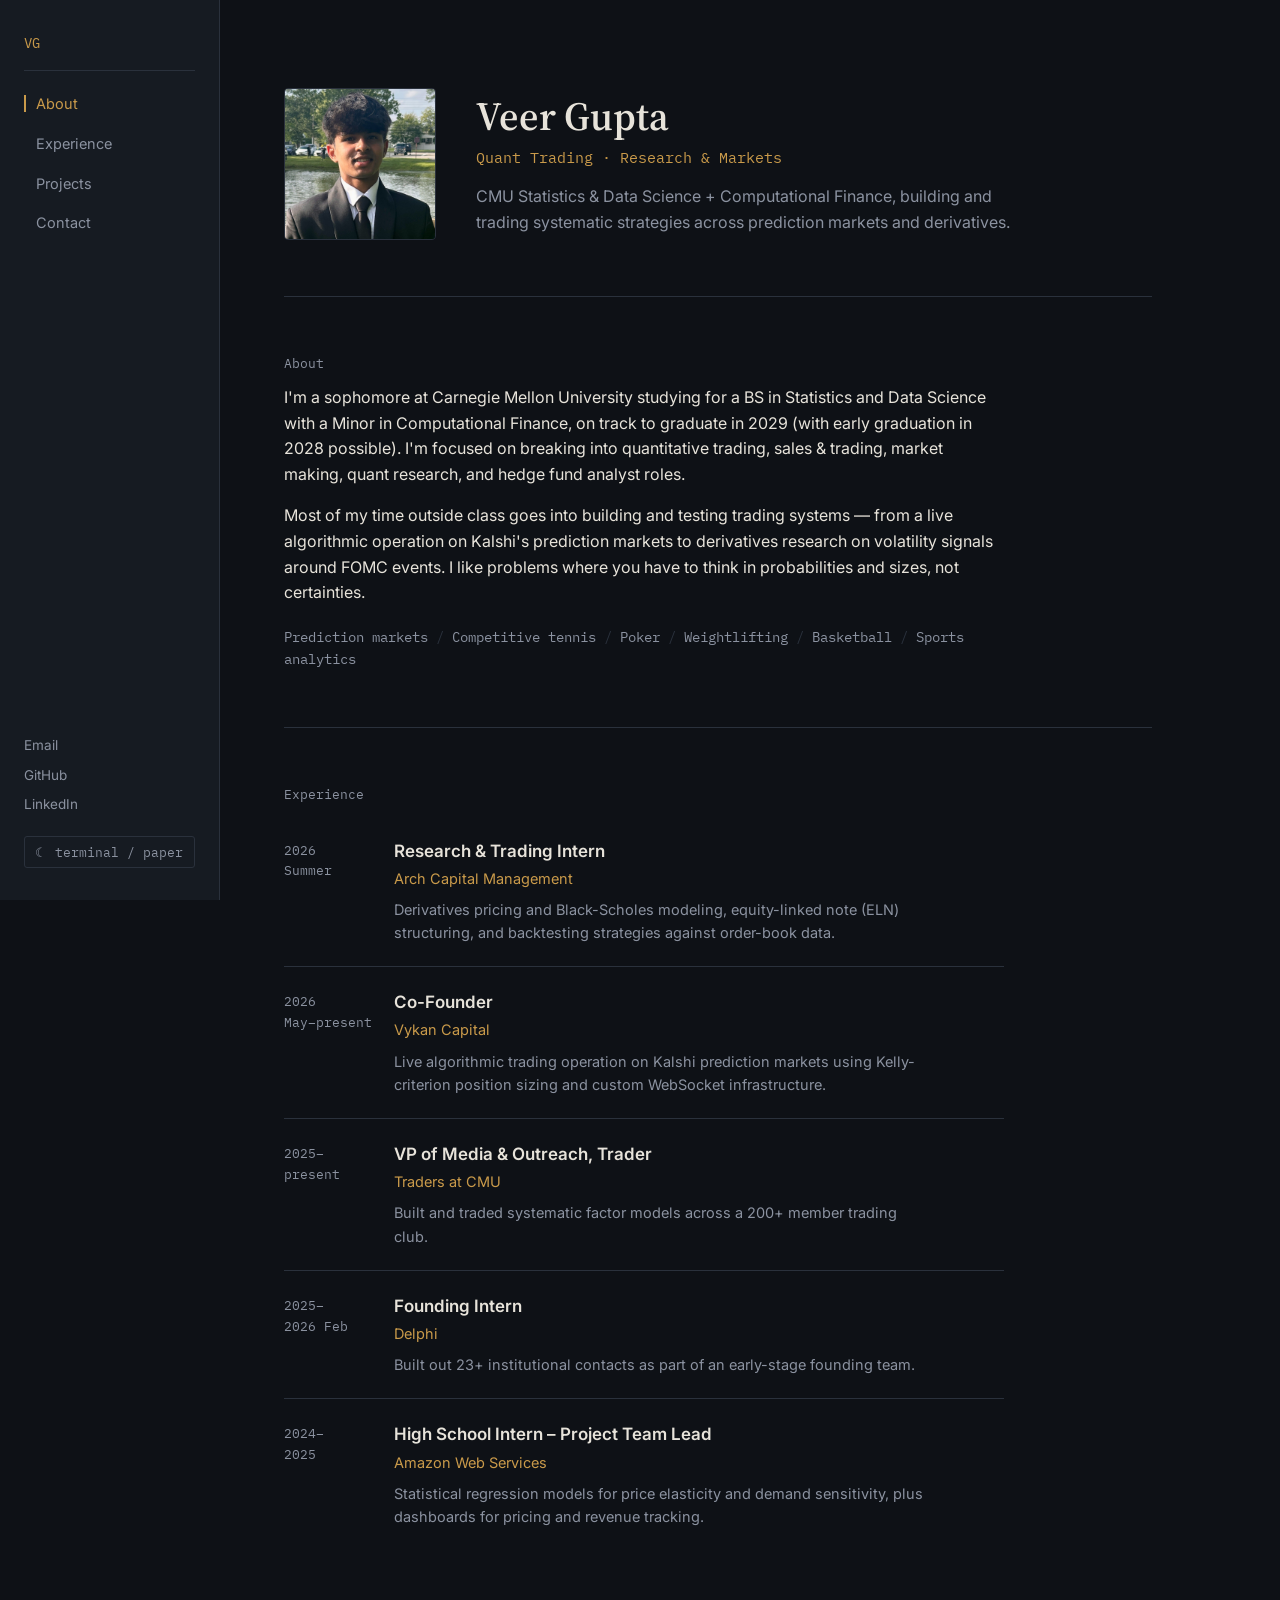
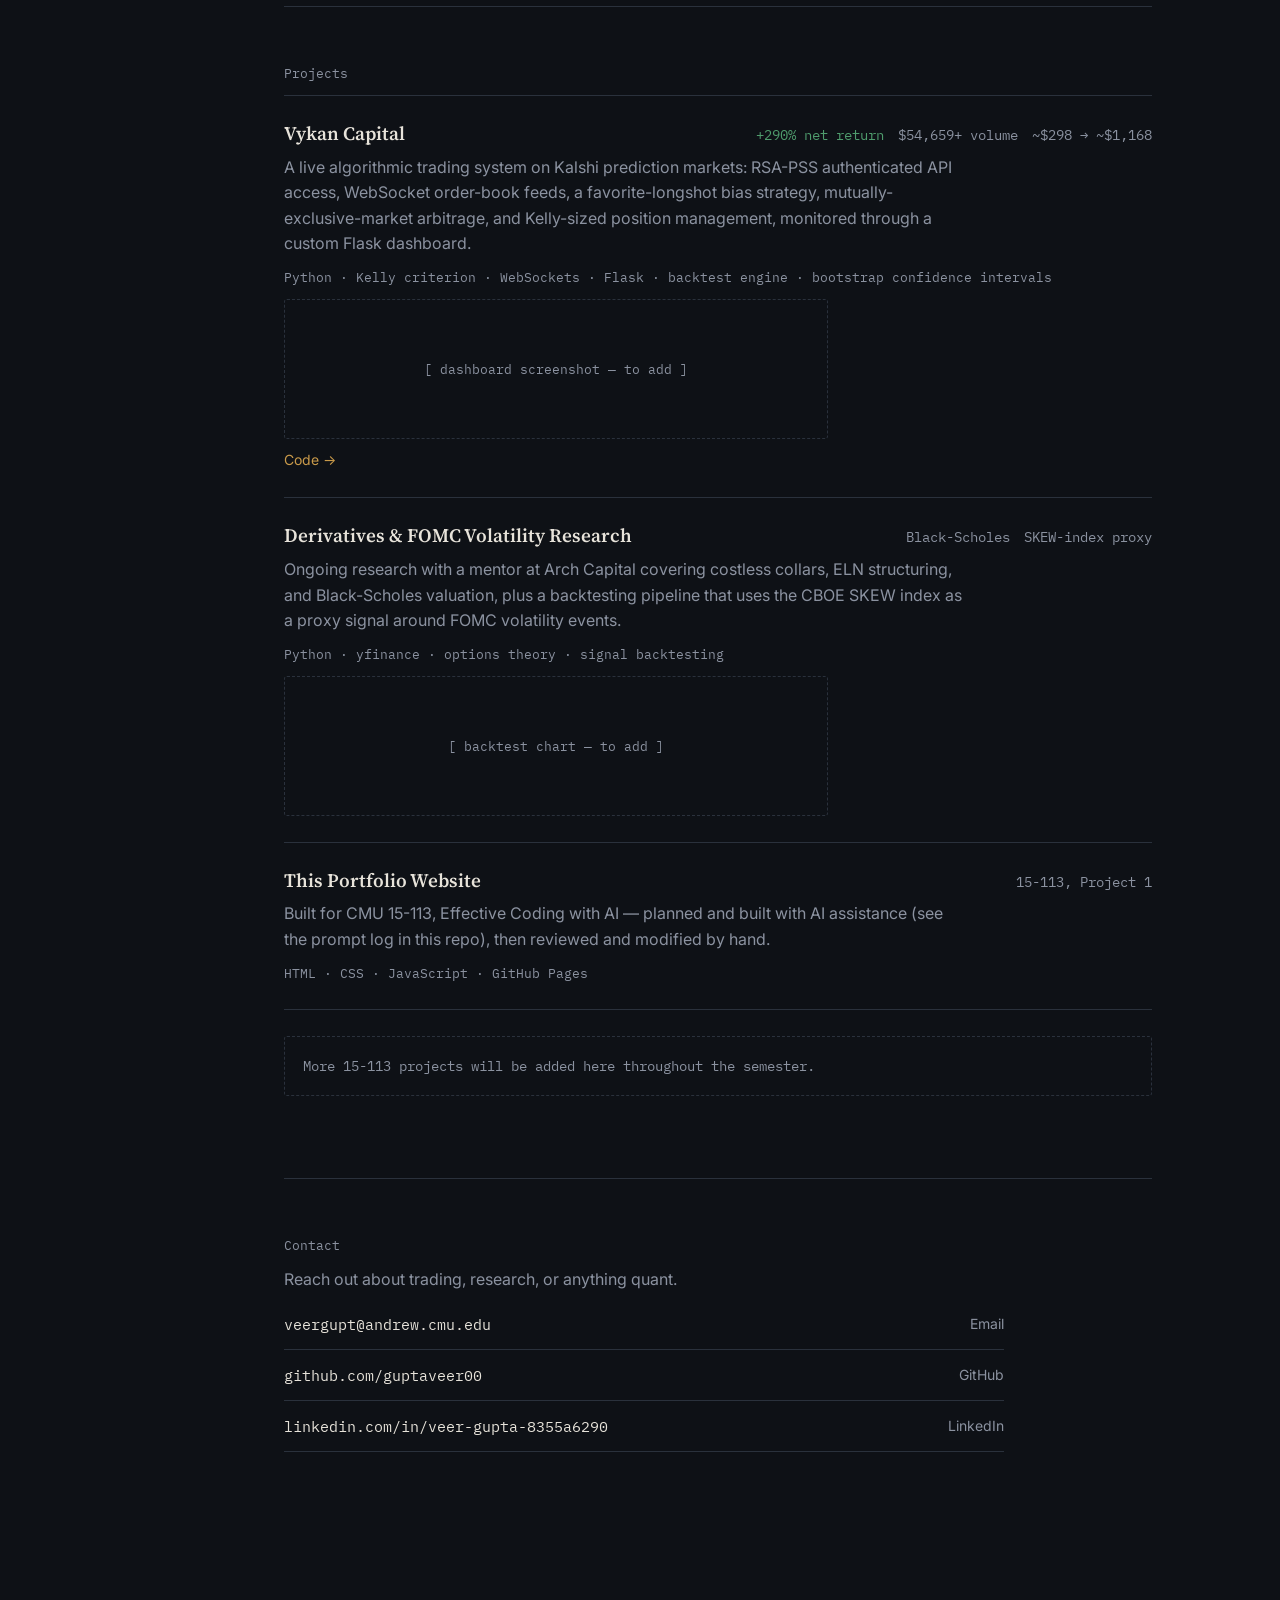
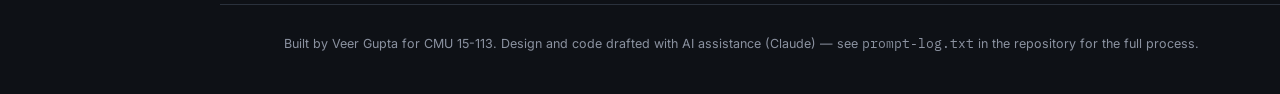
==== index.html @ bb1b802c "Add Project 1 portfolio site" ====
<!DOCTYPE html>
<html lang="en">
<head>
<meta charset="UTF-8">
<meta name="viewport" content="width=device-width, initial-scale=1.0">
<title>Veer Gupta — Portfolio</title>
<meta name="description" content="Veer Gupta — CMU Statistics & Data Science, Computational Finance. Quant trading, research, and markets.">

<!--
  ================================================================
  AI USAGE NOTE (see full prompt log in repo root: prompt-log.txt)
  This file was built with AI assistance (Claude). Design concept
  (palette, type system, "ledger" layout) was planned collaboratively
  before any code was written. Structural HTML/CSS/JS was AI-drafted
  from that plan and then reviewed against my own content.
  All JavaScript lives in script.js, which has its own header comment
  and per-feature comments documenting what the AI helped write
  (theme toggle, scroll-spy nav, animated stat counters) and what I
  reviewed/adjusted, per the assignment's AI documentation requirement.
  ================================================================
-->

<link rel="preconnect" href="https://fonts.googleapis.com">
<link rel="preconnect" href="https://fonts.gstatic.com" crossorigin>
<link href="https://fonts.googleapis.com/css2?family=Source+Serif+4:opsz,wght@8..60,400;8..60,600;8..60,700&family=Inter:wght@400;500;600&family=IBM+Plex+Mono:wght@400;500;600&display=swap" rel="stylesheet">
<link rel="stylesheet" href="styles.css">


</head>
<body>

<div class="layout">

  <!-- LEFT RAIL: persistent nav + contact, doubles as the "order book" column from the design plan -->
  <aside class="rail">
    <div class="rail-top">
      <div class="rail-id">VG</div>
      <hr class="rail-rule">
      <nav aria-label="Section navigation">
        <ul>
          <li><a href="#about" class="nav-link" data-section="about">About</a></li>
          <li><a href="#experience" class="nav-link" data-section="experience">Experience</a></li>
          <li><a href="#projects" class="nav-link" data-section="projects">Projects</a></li>
          <li><a href="#contact" class="nav-link" data-section="contact">Contact</a></li>
        </ul>
      </nav>
    </div>
    <div class="rail-bottom">
      <div class="rail-contact">
        <a href="mailto:veergupt@andrew.cmu.edu">Email</a>
        <a href="https://github.com/guptaveer00" target="_blank" rel="noopener">GitHub</a>
        <a href="https://www.linkedin.com/in/veer-gupta-8355a6290/" target="_blank" rel="noopener">LinkedIn</a>
      </div>
      <!-- Theme toggle logic + comments live in script.js -->
      <button class="theme-toggle" id="themeToggle" aria-pressed="false">
        ☾ terminal / paper
      </button>
    </div>
  </aside>

  <main>

    <!-- HERO -->
    <section class="hero" id="hero">
      <img src="[data-uri]" alt="Portrait of Veer Gupta">
      <div>
        <h1>Veer Gupta</h1>
        <div class="tagline">Quant Trading · Research &amp; Markets</div>
        <p class="positioning">CMU Statistics &amp; Data Science + Computational Finance, building and trading systematic strategies across prediction markets and derivatives.</p>
      </div>
    </section>

    <!-- ABOUT -->
    <section id="about">
      <div class="eyebrow">About</div>
      <div class="about-body">
        <p>I'm a sophomore at Carnegie Mellon University studying for a BS in Statistics and Data Science with a Minor in Computational Finance, on track to graduate in 2029 (with early graduation in 2028 possible). I'm focused on breaking into quantitative trading, sales &amp; trading, market making, quant research, and hedge fund analyst roles.</p>
        <p>Most of my time outside class goes into building and testing trading systems &mdash; from a live algorithmic operation on Kalshi's prediction markets to derivatives research on volatility signals around FOMC events. I like problems where you have to think in probabilities and sizes, not certainties.</p>
        <div class="interests-line">
          Prediction markets<span class="sep">/</span>Competitive tennis<span class="sep">/</span>Poker<span class="sep">/</span>Weightlifting<span class="sep">/</span>Basketball<span class="sep">/</span>Sports analytics
        </div>
      </div>
    </section>

    <!-- EXPERIENCE -->
    <section id="experience">
      <div class="eyebrow">Experience</div>
      <div class="timeline">

        <div class="tl-entry">
          <div class="tl-date mono">2026<br>Summer</div>
          <div>
            <div class="tl-role">Research &amp; Trading Intern</div>
            <div class="tl-org">Arch Capital Management</div>
            <div class="tl-desc">Derivatives pricing and Black-Scholes modeling, equity-linked note (ELN) structuring, and backtesting strategies against order-book data.</div>
          </div>
        </div>

        <div class="tl-entry">
          <div class="tl-date mono">2026<br>May&ndash;present</div>
          <div>
            <div class="tl-role">Co-Founder</div>
            <div class="tl-org">Vykan Capital</div>
            <div class="tl-desc">Live algorithmic trading operation on Kalshi prediction markets using Kelly-criterion position sizing and custom WebSocket infrastructure.</div>
          </div>
        </div>

        <div class="tl-entry">
          <div class="tl-date mono">2025&ndash;<br>present</div>
          <div>
            <div class="tl-role">VP of Media &amp; Outreach, Trader</div>
            <div class="tl-org">Traders at CMU</div>
            <div class="tl-desc">Built and traded systematic factor models across a 200+ member trading club.</div>
          </div>
        </div>

        <div class="tl-entry">
          <div class="tl-date mono">2025&ndash;<br>2026 Feb</div>
          <div>
            <div class="tl-role">Founding Intern</div>
            <div class="tl-org">Delphi</div>
            <div class="tl-desc">Built out 23+ institutional contacts as part of an early-stage founding team.</div>
          </div>
        </div>

        <div class="tl-entry">
          <div class="tl-date mono">2024&ndash;<br>2025</div>
          <div>
            <div class="tl-role">High School Intern &ndash; Project Team Lead</div>
            <div class="tl-org">Amazon Web Services</div>
            <div class="tl-desc">Statistical regression models for price elasticity and demand sensitivity, plus dashboards for pricing and revenue tracking.</div>
          </div>
        </div>

      </div>
    </section>

    <!-- PROJECTS -->
    <section id="projects">
      <div class="eyebrow">Projects</div>

      <div class="project-row">
        <div class="project-head">
          <h3>Vykan Capital</h3>
          <div class="project-metrics">
            <span class="metric-up counter" data-target="290" data-prefix="+" data-suffix="% net return">+290% net return</span>
            <span class="metric-neutral counter" data-target="55000" data-prefix="$" data-suffix="+ volume" data-comma="true">$55,000+ volume</span>
            <span class="metric-neutral">
              <span class="counter" data-target="300" data-prefix="~$">~$300</span>
              &rarr;
              <span class="counter" data-target="1175" data-prefix="~$" data-comma="true">~$1,175</span>
            </span>
          </div>
        </div>
        <p class="project-desc">A live algorithmic trading system on Kalshi prediction markets: RSA-PSS authenticated API access, WebSocket order-book feeds, a favorite-longshot bias strategy, mutually-exclusive-market arbitrage, and Kelly-sized position management, monitored through a custom Flask dashboard.</p>
        <div class="project-stack">Python · Kelly criterion · WebSockets · Flask · backtest engine · bootstrap confidence intervals</div>
        <!-- Screenshot placeholder: assignment requires at least one screenshot per project.
             Swap this div for a real <img> of the Flask dashboard once captured. -->
        <div class="screenshot-placeholder">[ dashboard screenshot &mdash; to add ]</div>
        <div class="project-links"><a href="#">Code &rarr;</a></div>
      </div>

      <div class="project-row">
        <div class="project-head">
          <h3>Derivatives &amp; FOMC Volatility Research</h3>
          <div class="project-metrics">
            <span class="metric-neutral">Black-Scholes</span>
            <span class="metric-neutral">SKEW-index proxy</span>
          </div>
        </div>
        <p class="project-desc">Ongoing research with a mentor at Arch Capital covering costless collars, ELN structuring, and Black-Scholes valuation, plus a backtesting pipeline that uses the CBOE SKEW index as a proxy signal around FOMC volatility events.</p>
        <div class="project-stack">Python · yfinance · options theory · signal backtesting</div>
        <div class="screenshot-placeholder">[ backtest chart &mdash; to add ]</div>
      </div>

      <div class="project-row">
        <div class="project-head">
          <h3>This Portfolio Website</h3>
          <div class="project-metrics"><span class="metric-neutral">15-113, Project 1</span></div>
        </div>
        <p class="project-desc">Built for CMU 15-113, Effective Coding with AI &mdash; planned and built with AI assistance (see the prompt log in this repo), then reviewed and modified by hand.</p>
        <div class="project-stack">HTML · CSS · JavaScript · GitHub Pages</div>
      </div>

      <!-- Placeholder for future coursework, per assignment instructions -->
      <div class="project-row">
        <div class="placeholder-box">
          More 15-113 projects will be added here throughout the semester.
        </div>
      </div>

    </section>

    <!-- CONTACT -->
    <section id="contact">
      <div class="eyebrow">Contact</div>
      <p style="color:var(--text-dim); max-width:60ch;">Reach out about trading, research, or anything quant.</p>
      <div class="contact-links">
        <a href="mailto:veergupt@andrew.cmu.edu"><span>veergupt@andrew.cmu.edu</span><span class="label">Email</span></a>
        <a href="https://github.com/guptaveer00" target="_blank" rel="noopener"><span>github.com/guptaveer00</span><span class="label">GitHub</span></a>
        <a href="https://www.linkedin.com/in/veer-gupta-8355a6290/" target="_blank" rel="noopener"><span>linkedin.com/in/veer-gupta-8355a6290</span><span class="label">LinkedIn</span></a>
      </div>
    </section>

  </main>
</div>

<footer>
  Built by Veer Gupta for CMU 15-113. Design and code drafted with AI assistance (Claude) &mdash; see <span class="mono">prompt-log.txt</span> in the repository for the full process.
</footer>

<script src="script.js" defer></script>

</body>
</html>
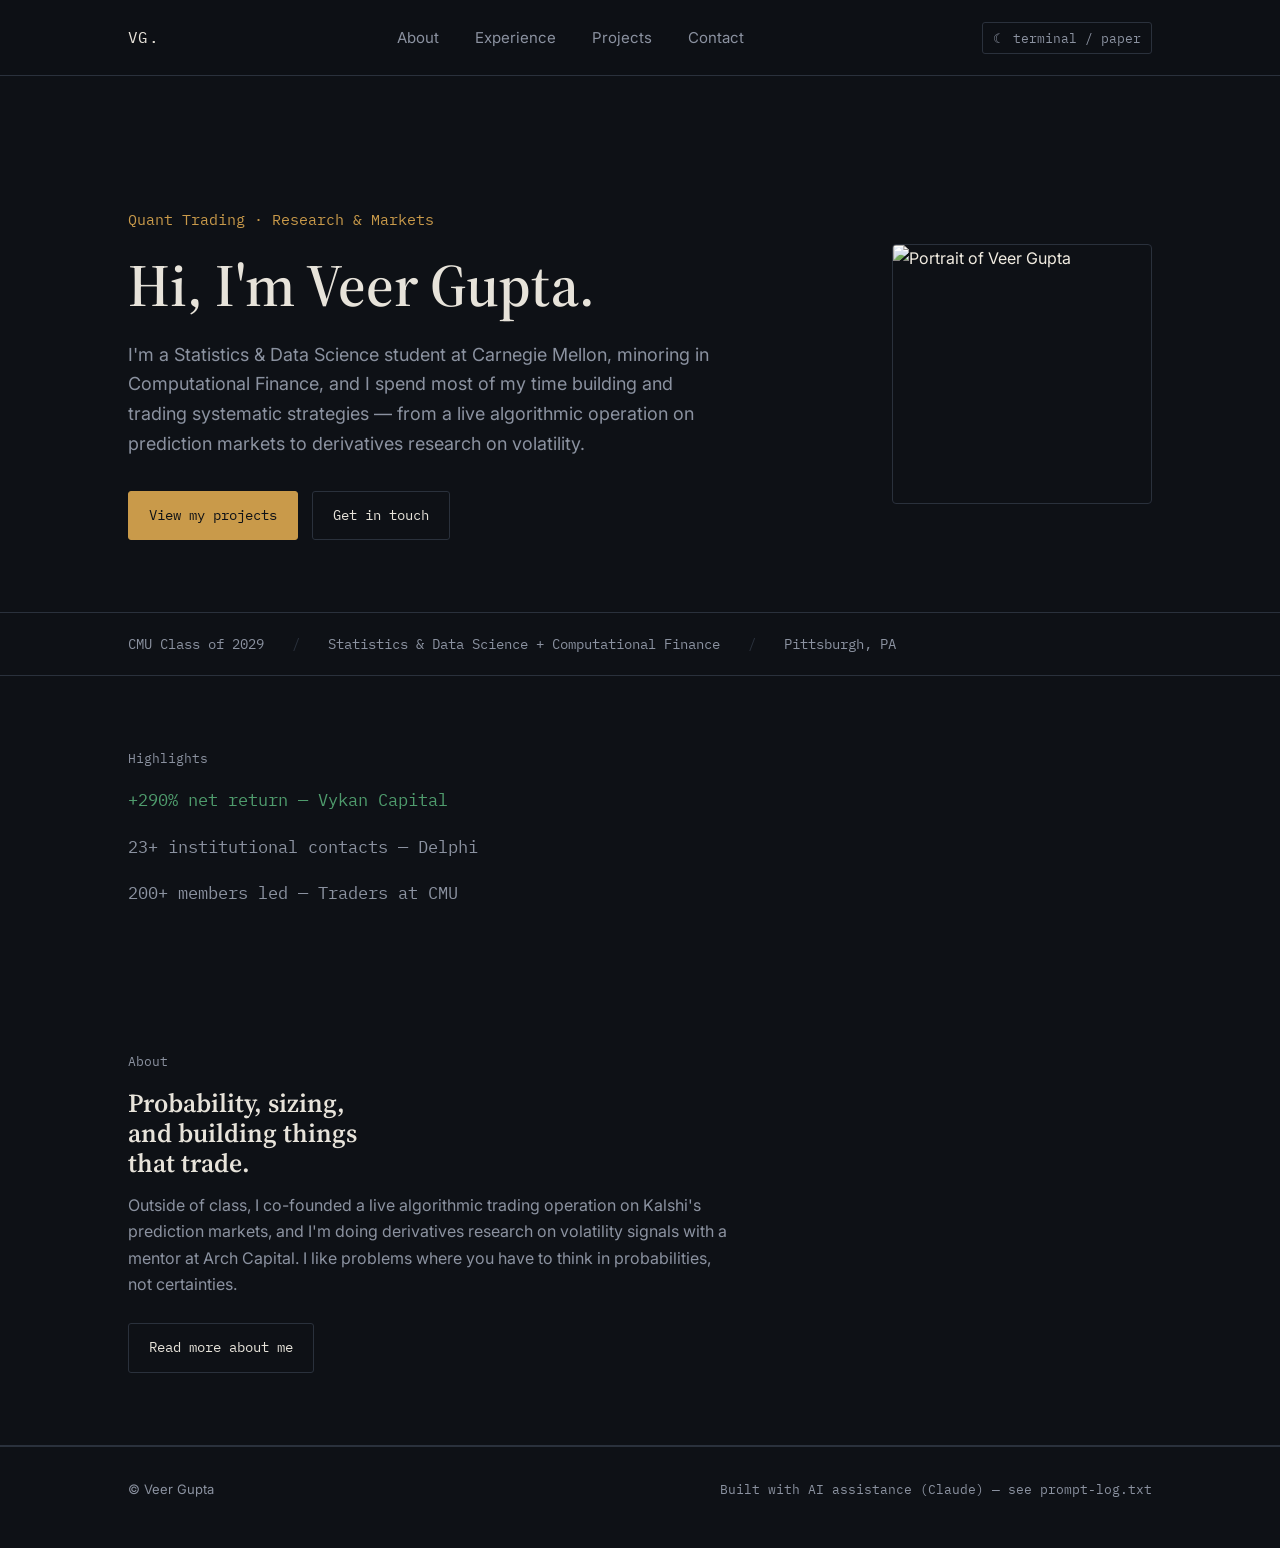
==== commit d4b1dd66: "Restructure into multi-page site, add logos and competitions" ====
--- a/index.html
+++ b/index.html
@@ -3,20 +3,19 @@
 <head>
 <meta charset="UTF-8">
 <meta name="viewport" content="width=device-width, initial-scale=1.0">
-<title>Veer Gupta — Portfolio</title>
-<meta name="description" content="Veer Gupta — CMU Statistics & Data Science, Computational Finance. Quant trading, research, and markets.">
+<title>Veer Gupta — Quant Trading & Research</title>
+<meta name="description" content="Veer Gupta — CMU Statistics & Data Science, Minor in Computational Finance. Quant trading, research, and markets.">
 
 <!--
   ================================================================
   AI USAGE NOTE (see full prompt log in repo root: prompt-log.txt)
-  This file was built with AI assistance (Claude). Design concept
-  (palette, type system, "ledger" layout) was planned collaboratively
-  before any code was written. Structural HTML/CSS/JS was AI-drafted
-  from that plan and then reviewed against my own content.
-  All JavaScript lives in script.js, which has its own header comment
-  and per-feature comments documenting what the AI helped write
-  (theme toggle, scroll-spy nav, animated stat counters) and what I
-  reviewed/adjusted, per the assignment's AI documentation requirement.
+  This site was restructured from a single scrolling page into five
+  separate pages with AI assistance (Claude), based on a reference
+  layout I liked (not copied). Design concept (palette, type system)
+  carries over from the original single-page build; the top nav,
+  wider layout, and page-per-section structure are new. All
+  JavaScript lives in script.js, which documents what the AI helped
+  write per feature.
   ================================================================
 -->
 
@@ -24,192 +23,89 @@
 <link rel="preconnect" href="https://fonts.gstatic.com" crossorigin>
 <link href="https://fonts.googleapis.com/css2?family=Source+Serif+4:opsz,wght@8..60,400;8..60,600;8..60,700&family=Inter:wght@400;500;600&family=IBM+Plex+Mono:wght@400;500;600&display=swap" rel="stylesheet">
 <link rel="stylesheet" href="styles.css">
-
-
 </head>
 <body>
 
-<div class="layout">
+<header class="topnav">
+  <div class="wrap">
+    <a href="index.html" class="topnav-logo">VG.</a>
+    <nav aria-label="Primary navigation">
+      <ul class="topnav-links" id="navLinksList">
+        <li><a href="about.html">About</a></li>
+        <li><a href="experience.html">Experience</a></li>
+        <li><a href="projects.html">Projects</a></li>
+        <li><a href="contact.html">Contact</a></li>
+      </ul>
+    </nav>
+    <div class="topnav-actions">
+      <button class="nav-toggle" id="navToggle" aria-label="Toggle navigation menu" aria-expanded="false">
+        <span class="bar"></span><span class="bar"></span><span class="bar"></span>
+      </button>
+      <button class="theme-toggle" id="themeToggle" aria-pressed="false">☾ terminal / paper</button>
+    </div>
+  </div>
+</header>
 
-  <!-- LEFT RAIL: persistent nav + contact, doubles as the "order book" column from the design plan -->
-  <aside class="rail">
-    <div class="rail-top">
-      <div class="rail-id">VG</div>
-      <hr class="rail-rule">
-      <nav aria-label="Section navigation">
-        <ul>
-          <li><a href="#about" class="nav-link" data-section="about">About</a></li>
-          <li><a href="#experience" class="nav-link" data-section="experience">Experience</a></li>
-          <li><a href="#projects" class="nav-link" data-section="projects">Projects</a></li>
-          <li><a href="#contact" class="nav-link" data-section="contact">Contact</a></li>
-        </ul>
-      </nav>
-    </div>
-    <div class="rail-bottom">
-      <div class="rail-contact">
-        <a href="mailto:veergupt@andrew.cmu.edu">Email</a>
-        <a href="https://github.com/guptaveer00" target="_blank" rel="noopener">GitHub</a>
-        <a href="https://www.linkedin.com/in/veer-gupta-8355a6290/" target="_blank" rel="noopener">LinkedIn</a>
-      </div>
-      <!-- Theme toggle logic + comments live in script.js -->
-      <button class="theme-toggle" id="themeToggle" aria-pressed="false">
-        ☾ terminal / paper
-      </button>
-    </div>
-  </aside>
+<main>
 
-  <main>
-
-    <!-- HERO -->
-    <section class="hero" id="hero">
-      <img src="[data-uri]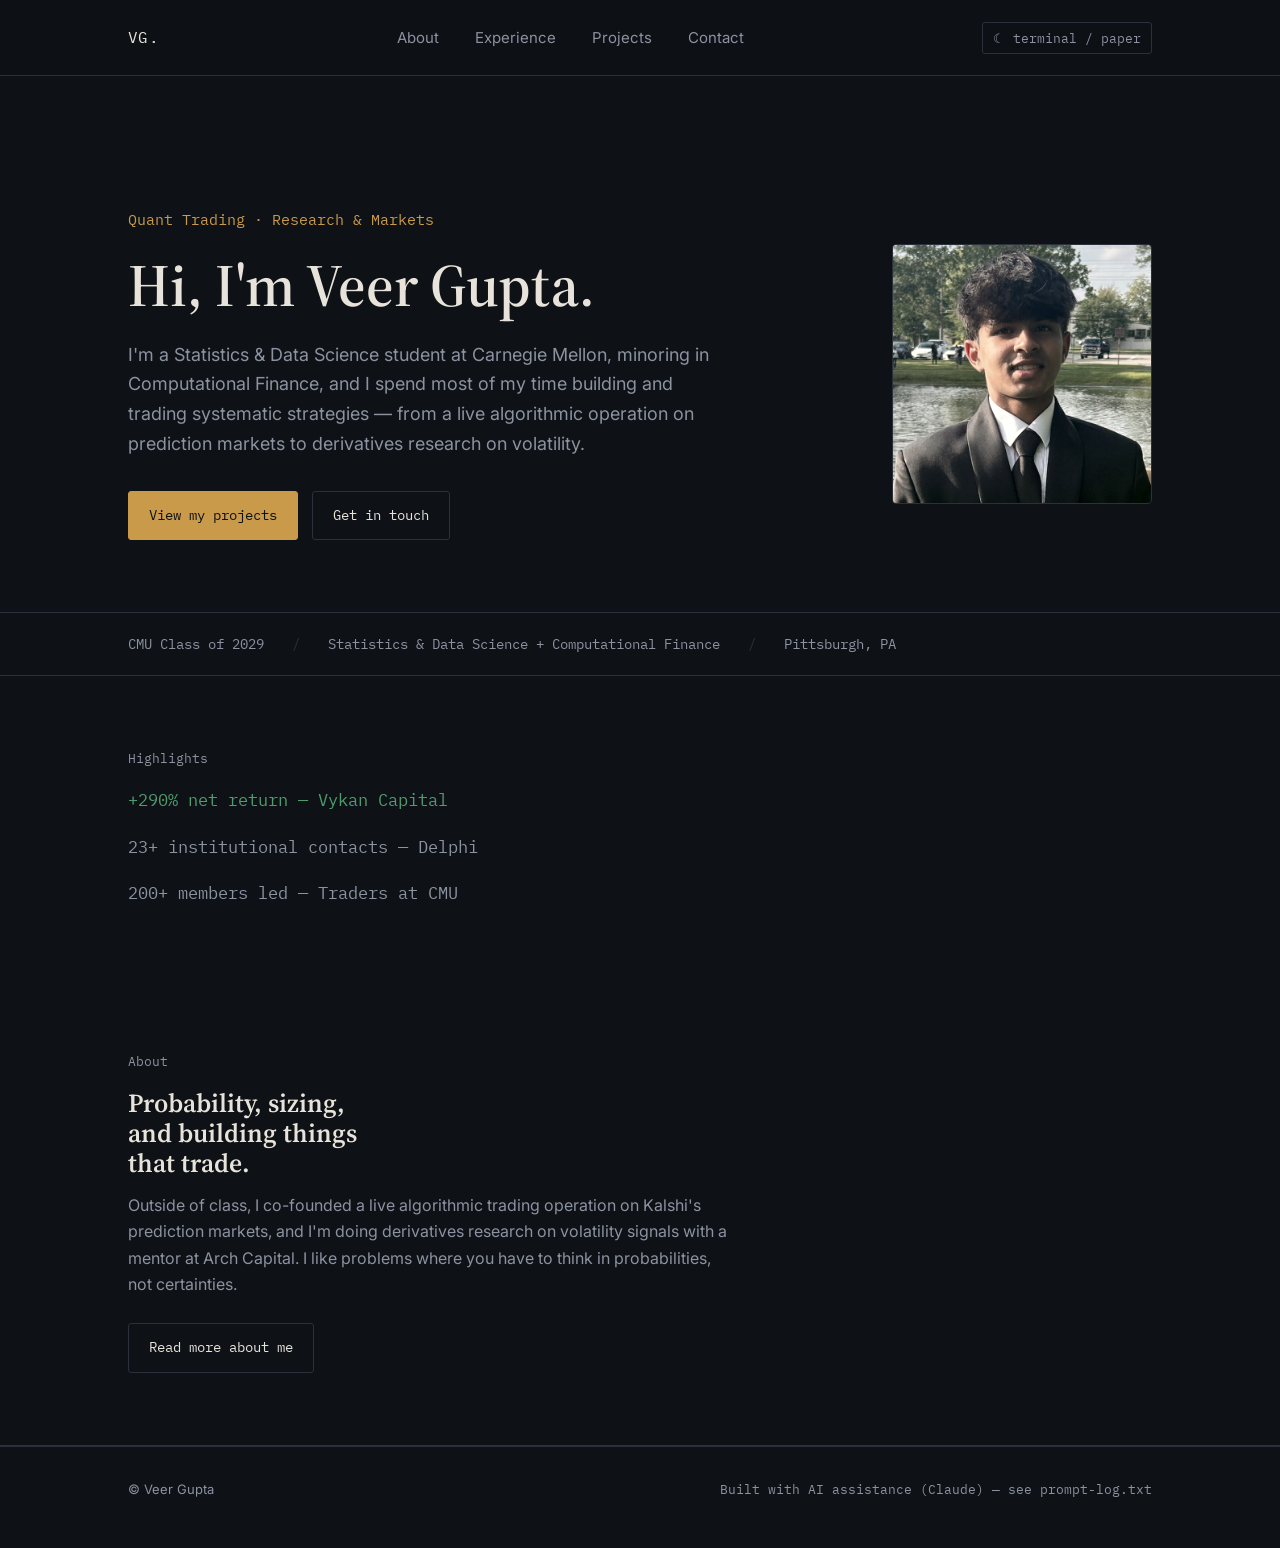
